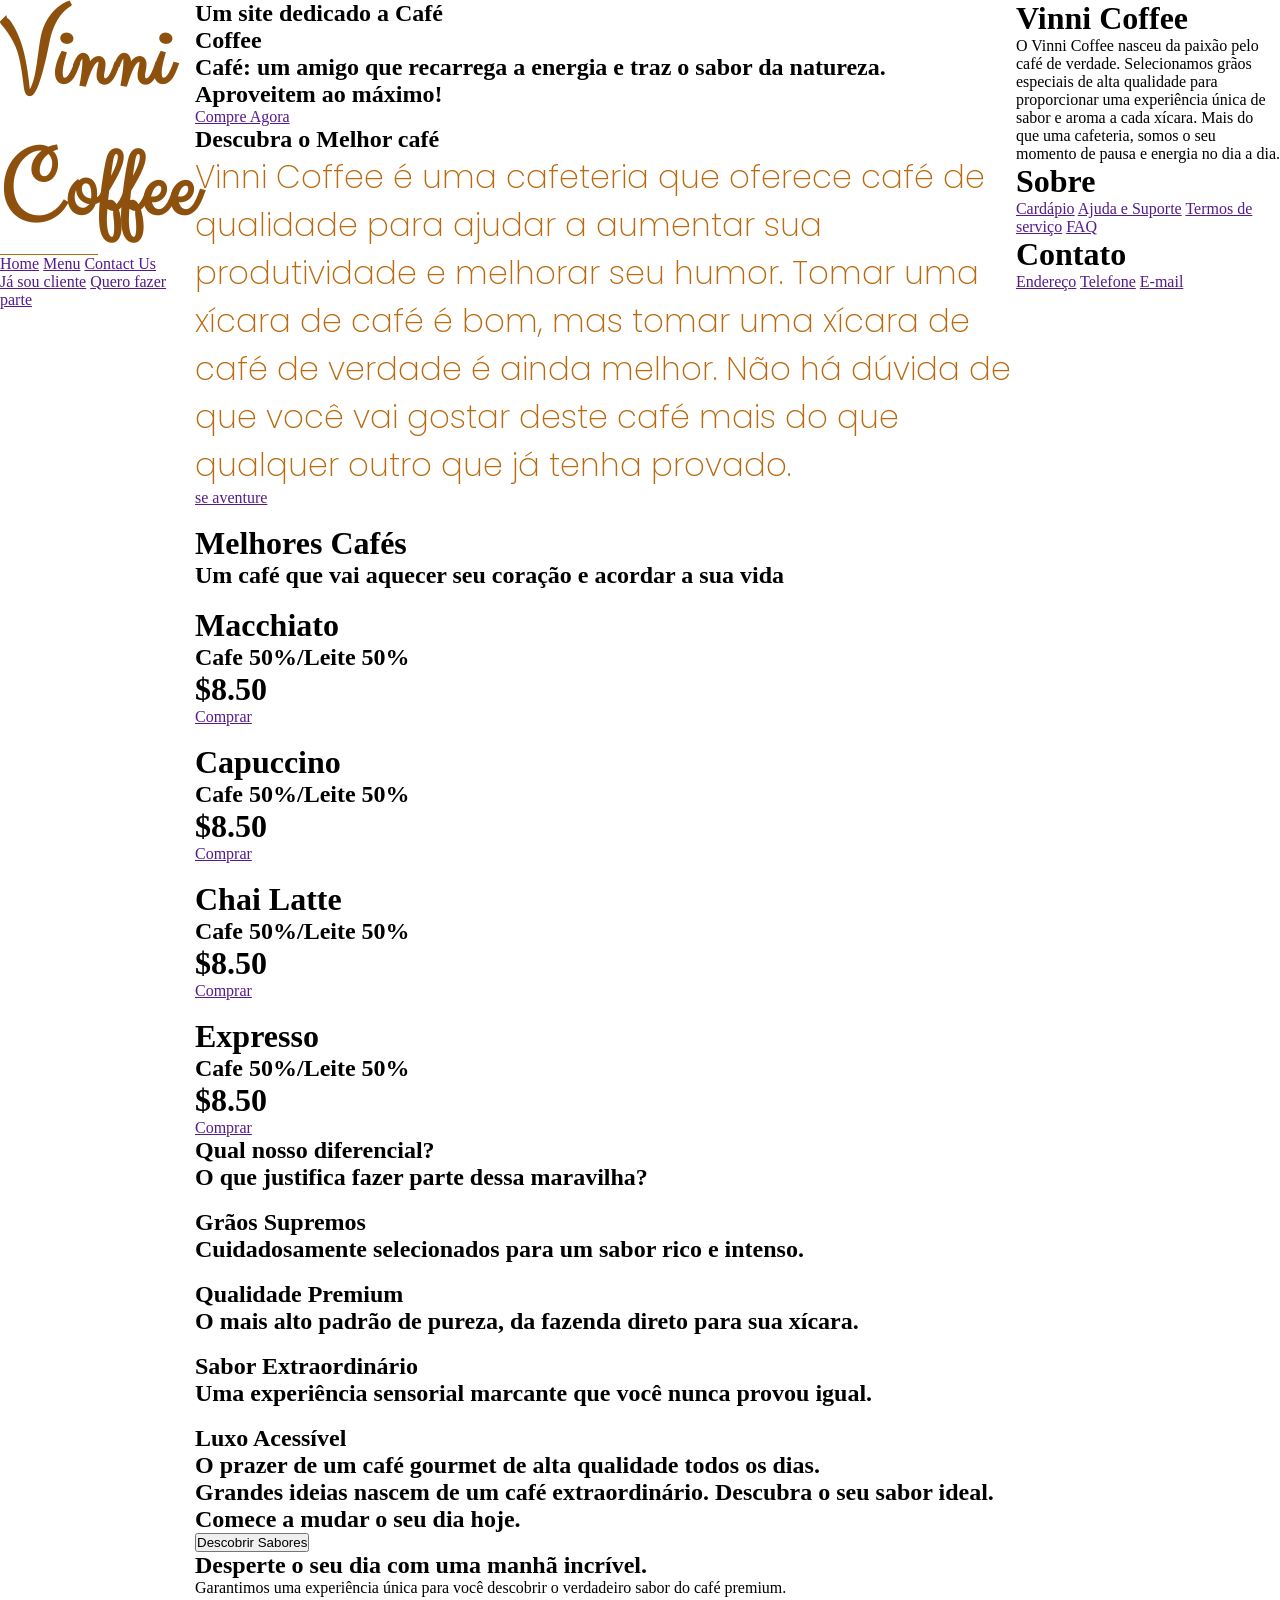
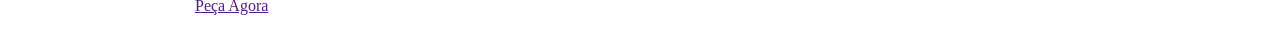
==== Inicial/index.html @ 2167f3e9 "att" ====
<!doctype html>
<html lang="pt-br">
  <head>
    <meta charset="UTF-8" />
    <meta name="viewport" content="width=device-width, initial-scale=1.0" />
    <title>Vinni Coffee</title>
    <link rel="stylesheet" href="../login/login.css" />
    <link rel="preconnect" href="https://fonts.googleapis.com" />
    <link rel="preconnect" href="https://fonts.gstatic.com" crossorigin />
    <link
      href="https://fonts.googleapis.com/css2?family=Clicker+Script&family=Playfair+Display:ital,wght@0,400..900;1,400..900&family=Poppins:ital,wght@0,100;0,200;0,300;0,400;0,500;0,600;0,700;0,800;0,900;1,100;1,200;1,300;1,400;1,500;1,600;1,700;1,800;1,900&display=swap"
      rel="stylesheet"
    />
  </head>
  <body>
    <header class="menu">
      <h1 class="logo">Vinni Coffee</h1>
      <nav class="h_meio">
        <a class="link" href="">Home</a>
        <a class="link" href="">Menu</a>
        <a class="link" href="">Contact Us</a>
      </nav>
      <div class="h_final">
        <a class="link2" href="">Já sou cliente</a>
        <a class="link3" href="">Quero fazer parte</a>
      </div>
    </header>

    <main>
      <section class="inicial">
        <div class="inicialt">
          <h2 class="t1">Um site dedicado a Café</h2>
          <h1 class="titulo">Coffee</h1>
          <h2 class="t2">
            Café: um amigo que recarrega a energia e traz o sabor da natureza.
            <br />
            Aproveitem ao máximo!
          </h2>
          <a class="compre" href="">Compre Agora</a>
        </div>
      </section>
      <section class="parte2">
        <div class="parte2t">
          <h1 class="titulo2">Descubra o Melhor café</h1>
          <h2 class="sub">
            Vinni Coffee é uma cafeteria que oferece café de qualidade para
            ajudar a aumentar sua produtividade e melhorar seu humor. Tomar uma
            xícara de café é bom, mas tomar uma xícara de café de verdade é
            ainda melhor. Não há dúvida de que você vai gostar deste café mais
            do que qualquer outro que já tenha provado.
          </h2>
          <a href="">se aventure</a>
        </div>

        <img
          src="img/stylized-cup-coffee-out-coffee-beans-flat-lay 1.png"
          alt=""
        />
      </section>
      <sectio class="parte3">
        <h1 class="titulo4"> Melhores Cafés</h1>
        <h2 class="subtitulo4">Um café que vai aquecer seu coração e acordar a sua vida</h2>
        <div class="flex3">
          <div class="compra">
            <img src="img/Rectangle 11.png" alt="" />
            <h1 class="titulo3">Macchiato</h1>
            <h2 class="igre">Cafe 50%/Leite 50%</h2>
            <h1 class="valor">$8.50</h1>
            <a class="cop" href="">Comprar</a>
          </div>
            <div class="compra">
            <img src="img/Rectangle 7.png" alt="" />
            <h1 class="titulo3">Capuccino</h1>
            <h2 class="igre">Cafe 50%/Leite 50%</h2>
            <h1 class="valor">$8.50</h1>
            <a class="cop" href="">Comprar</a>
          </div>  
            <div class="compra">
            <img src="img/Rectangle 9.png" alt="" />
            <h1 class="titulo3">Chai Latte</h1>
            <h2 class="igre">Cafe 50%/Leite 50%</h2>
            <h1 class="valor">$8.50</h1>
            <a class="cop" href="">Comprar</a>
          </div>  
            <div class="compra">
            <img src="img/Rectangle 13.png" alt="" />
            <h1 class="titulo3">Expresso</h1>
            <h2 class="igre">Cafe 50%/Leite 50%</h2>
            <h1 class="valor">$8.50</h1>
            <a class="cop" href="">Comprar</a>
          </div>          
        </div>
      </sectio>
      <section class="parte4">
        <h1 class="titulo5">Qual nosso diferencial?</h1>
        <h2 class="subtitulo5">O que justifica fazer parte dessa maravilha?</h2>
        <div class="flex3">
          <div class="dife">
            <img src="img/coffee-beans 1.png" alt="">
            <h1>Grãos Supremos</h1>
            <h2>Cuidadosamente selecionados para um sabor rico e intenso.</h2>
          </div>
           <div class="dife">
            <img src="img/badge 1.png" alt="">
            <h1>Qualidade Premium</h1>
            <h2>O mais alto padrão de pureza, da fazenda direto para sua xícara.</h2>
          </div>
           <div class="dife">
            <img src="img/coffee-cup 1.png" alt="">
            <h1>Sabor Extraordinário</h1>
            <h2>Uma experiência sensorial marcante que você nunca provou igual.</h2>
          </div>
           <div class="dife">
            <img src="img/best-price 1.png" alt="">
            <h1>Luxo Acessível</h1>
            <h2>O prazer de um café gourmet de alta qualidade todos os dias.</h2>
          </div>
        </div>
        <div class="pro">
        <h2 class="subtitulo4">Grandes ideias nascem de um café extraordinário. Descubra o seu sabor ideal.</h2>
        <h1 class="titulo1">Comece a mudar o seu dia hoje.</h1>
        <button class="bs" href="">Descobrir Sabores</button>
        </div>
      </section>
      <section class="parte5">
        <div class="flex3">
          <div class="p1">
          <h1 class="titulo6">Desperte o seu dia com uma manhã incrível.</h1>
          <p class="subtitulo6">Garantimos uma experiência única para você descobrir o verdadeiro sabor do café premium.</p>
          <a class="btn" href="">Peça Agora</a>
          </div>
          <img src="img/cup.png" alt="">
        </div>
      </section>
    </main>
    <footer><div class="flex4">




      <div class="p1">
        <h1 class="titulo7">Vinni Coffee</h1>
        <p> O Vinni Coffee nasceu da paixão pelo café de verdade. Selecionamos grãos especiais de alta qualidade para proporcionar uma experiência única de sabor e aroma a cada xícara. Mais do que uma cafeteria, somos o seu momento de pausa e energia no dia a dia. </p>
        <div></div>
      </div>
       <div>
        <h1>Sobre</h1>
        <a  href="">Cardápio</a>
        <a  href="">Ajuda e Suporte</a>
        <a href=""> Termos de serviço</a>
        <a href="">FAQ</a>
       </div>
         <div>
        <h1>Contato</h1>
        <a  href="">Endereço</a>
        <a  href="">Telefone</a>
        <a href="">E-mail</a>
       </div>
    </div></footer>
  </body>
</html>
---- login/login.css ----
* {
  box-sizing: border-box;
  margin: 0;
  padding: 0;
}
body {
    display: flex;
}

.esquerda {
  width: 50%;
background-image: url("../img/coffee_image.png");
background-repeat: no-repeat;
background-size: cover;
  background-position: center;
color: white;
height: 100vh;
padding: 2rem;
}
.logo {
  font-family: "Clicker Script", cursive;
  font-size: 6rem;
font-weight: 700;
width: 50%;
  color: #8d510d;
  border-bottom: 1px solid #b96a0f;
}

.sub {
    font-size: 2rem;
        font-family: "Poppins", serif;
  font-weight: 200;
     color: #b96a0f;
}
.sub1 {
   margin-top: 4rem;
     color: white;
  font-size: 5rem;
  margin: 1rem auto;
  font-family: "Playfair Display", serif;
  span{
    color: #d4aa79;
  }
}
hr{
  border: #e07e0d 2px solid;
  width: 10%;
  border-radius: 1rem;
    
}
.sub2 {
    font-size: 1.5rem;
    font-family: "poppins", Helvetica, sans-serif;
    width: 50%;
}
.flex {
    margin-top: 10rem;
    display: flex;
    align-items: center;
    gap: 1rem;
    text-align: center;
    img{
        height: 3rem;
    }
    p{
        font-size: 1.2rem;
          font-family: "poppins", serif;
    }
}
.direita{
  display: flex;
  align-items: center;
  flex-direction: column;
  width: 50%;
  padding: 2rem;
  background-color: #fdf7f0;
  gap: 3rem;
}
.flex2 {
    width: 100%;
    display: flex;
    justify-content: space-between;
}

.EntrarCadastrar {
  display: flex;
  align-items: center;
  justify-content: center;
  background-color: #f0e4da;
  width: 50%;
  height: 7%;
  padding: 0.4rem;
  border-radius: 5rem;
  .Entrar, .Cadastrar {
    font-size: 1.3rem;
    font-weight: 700;
    font-weight: bold;
    color: #e9e0db;
    font-family: "Playfair Display", serif;
  }
  .Entrar {
    background-color: #5b3419;
    height: 100%;
    width: 50%;
    border-radius: 5rem;
    border: none;
  }
  .Cadastrar {
    background-color: #f0e4da;
    color: #5b3419;
    height: 100%;
    width: 50%;
    border-radius: 5rem;
    border: none;
  }
}

.acessediv {
  display: flex;
  align-items: center;
  flex-direction: column;
  .acessetitulo {
    font-size: 3rem;
  }
  .acessetext {
    font-family: "Google Sans", sans-serif;
    font-size: 1.4rem;
    color: #835c48;
    font-weight: 100;
  }
}

.informacoes {
  display: flex;
  align-items: center;
  flex-direction: column;
  width: 70%;
  gap: 0.6rem;
  label {

  }
  input {
    width: 80%;
  }
}
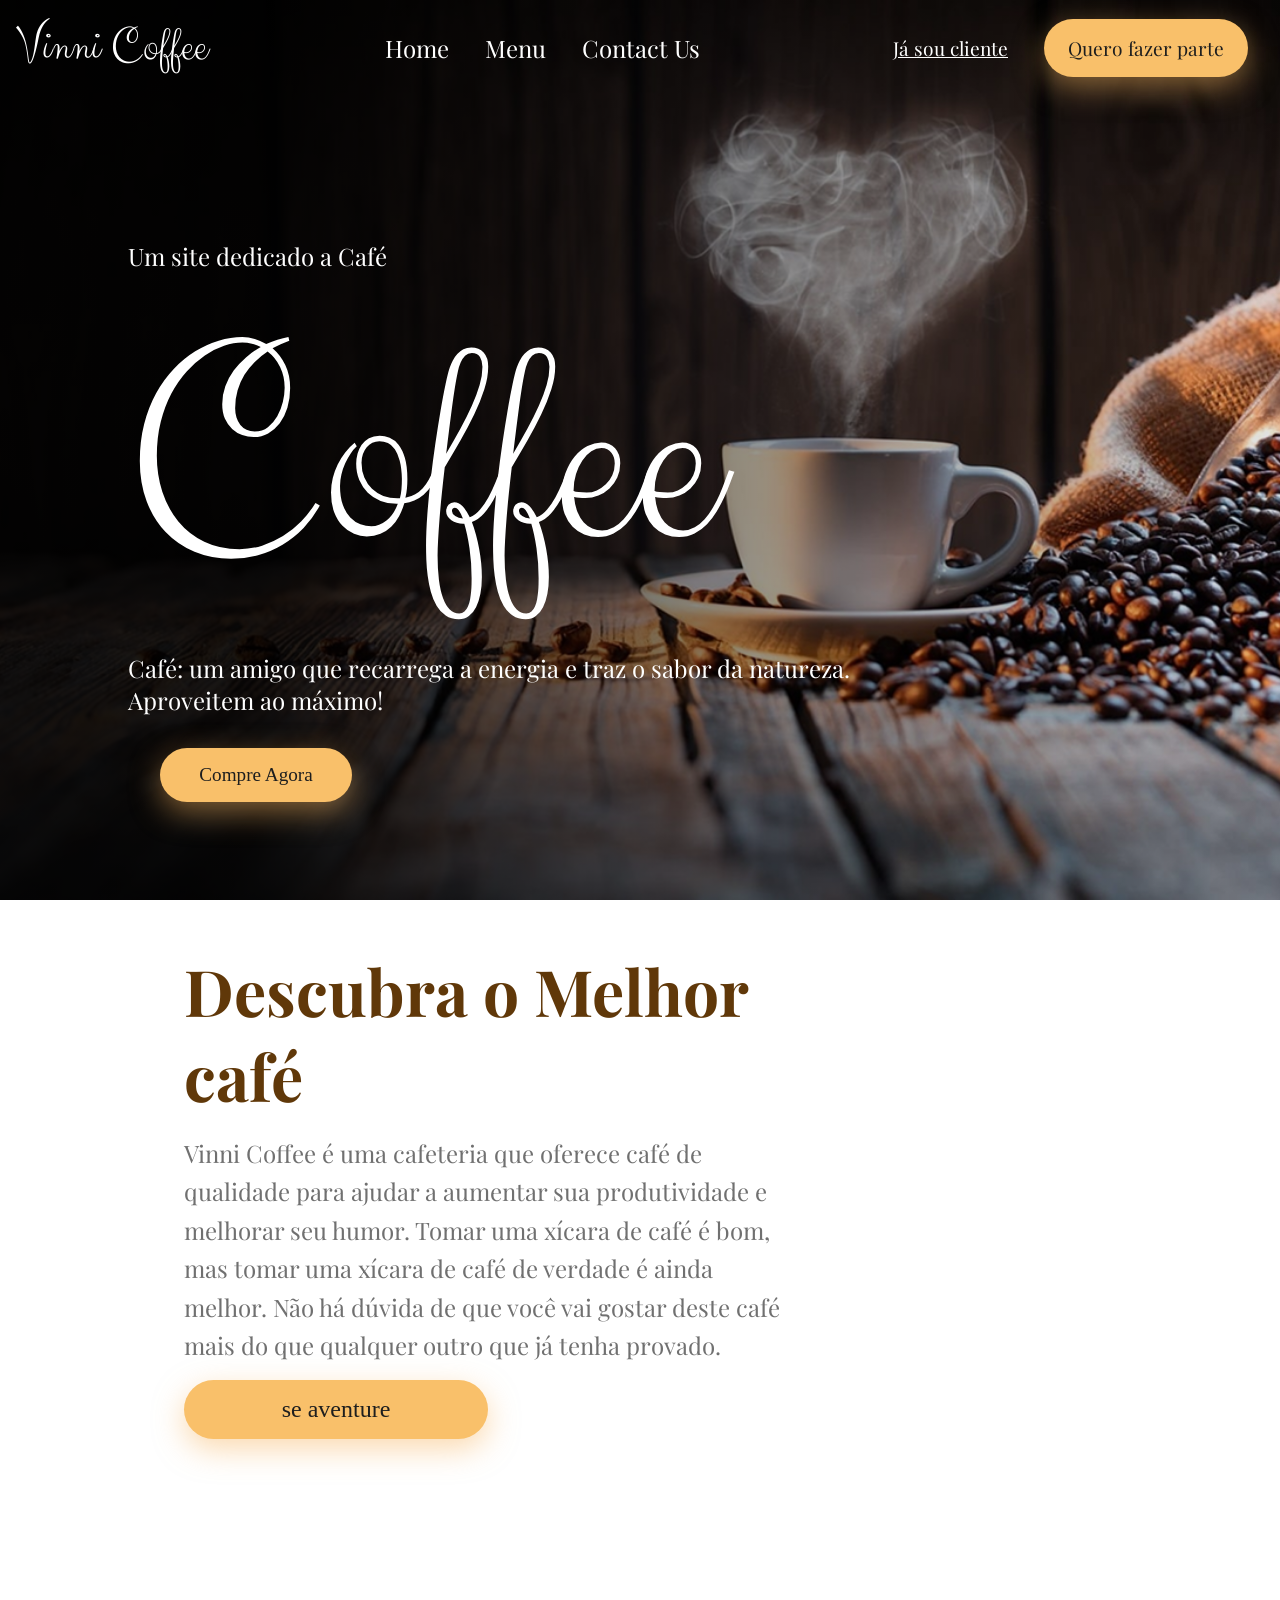
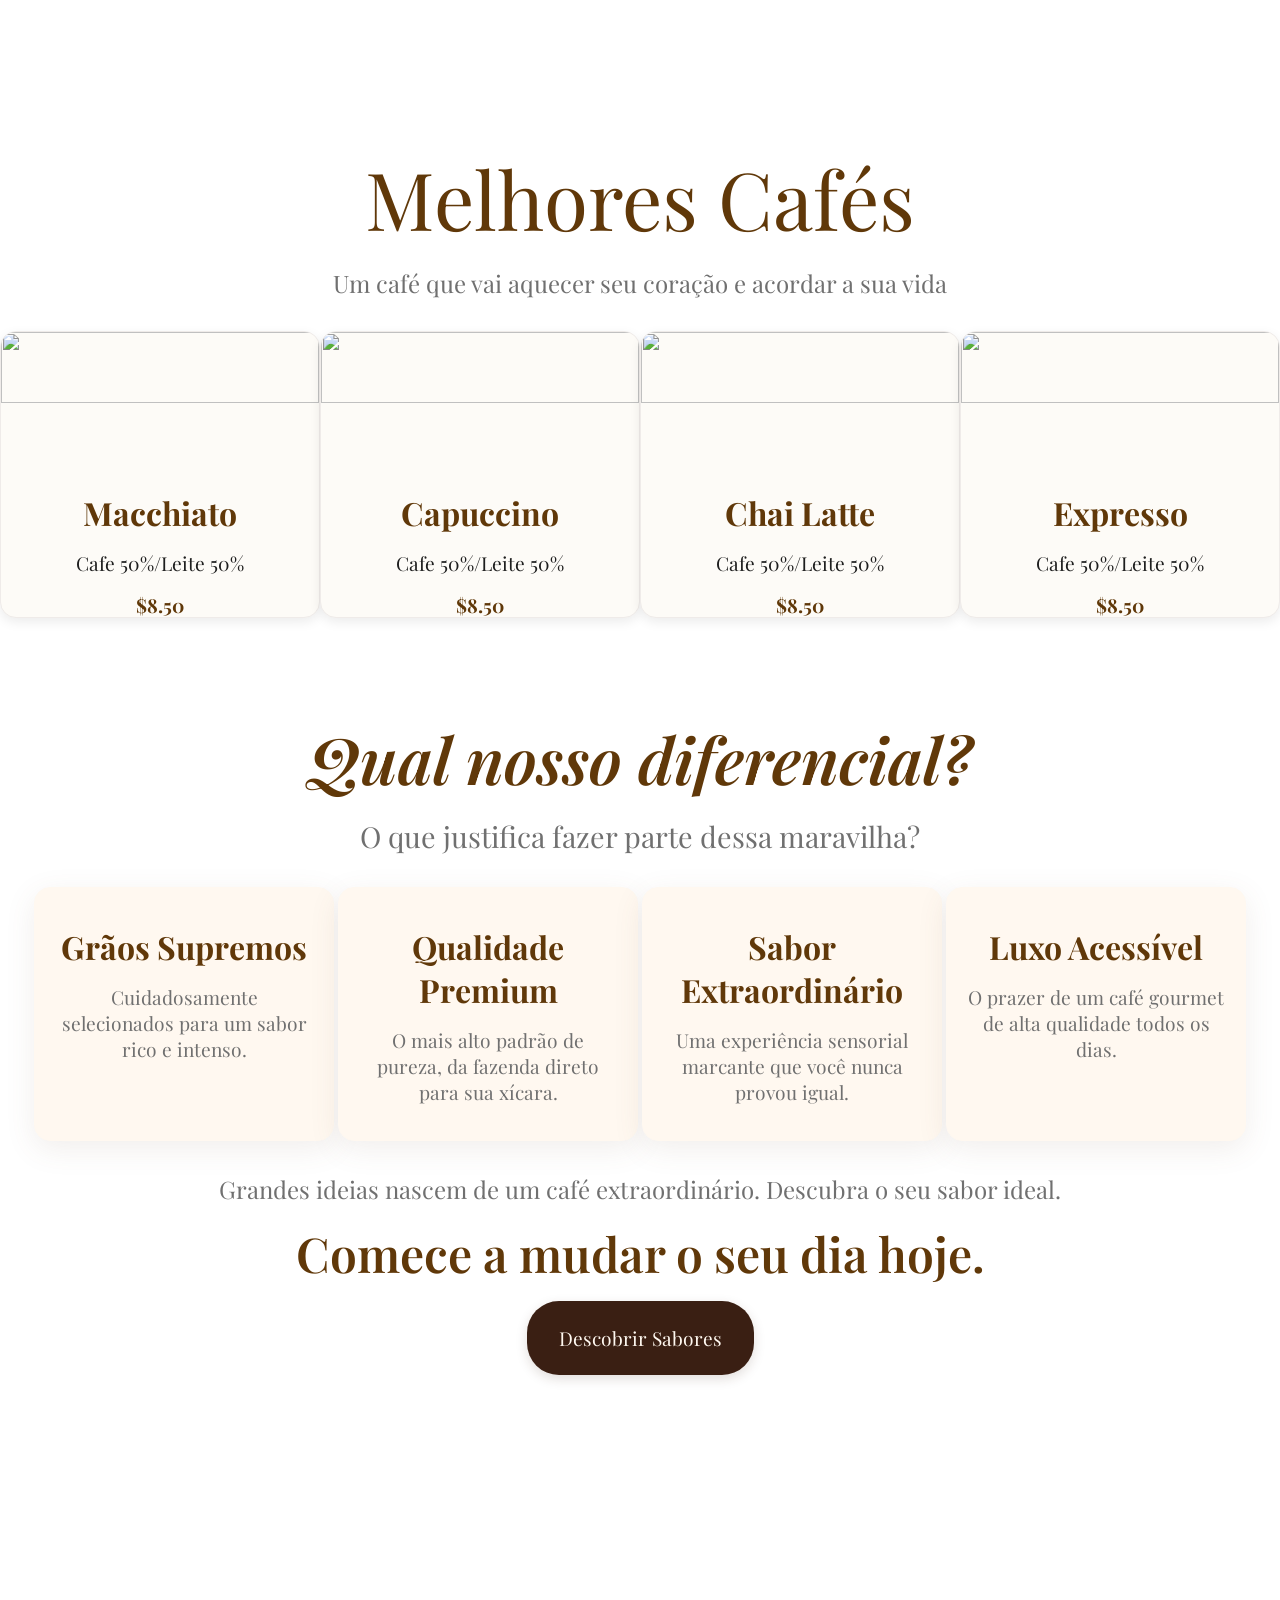
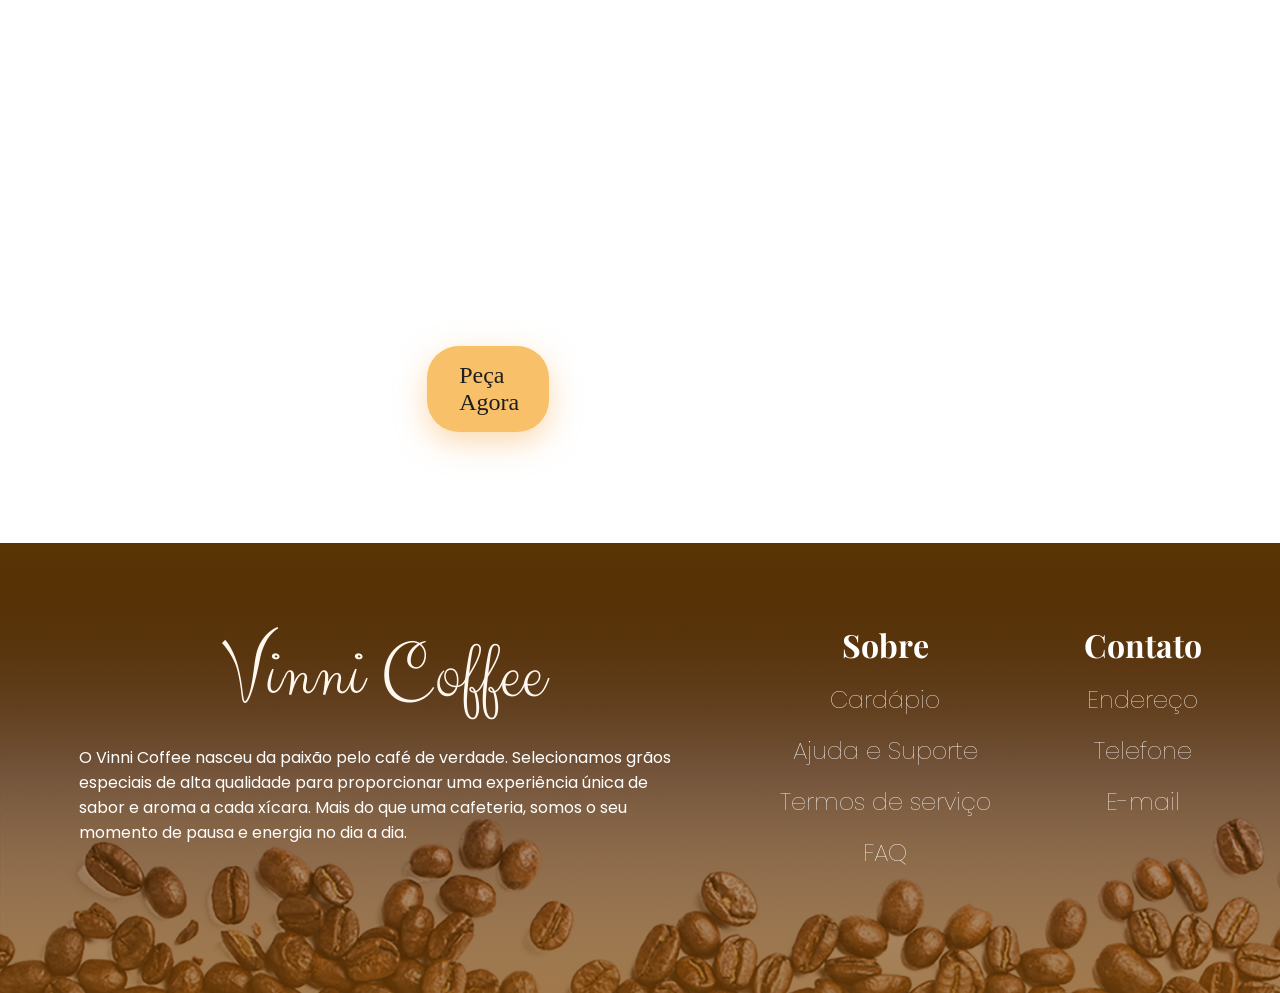
==== commit 16a792bc: "tela login e termos" ====
--- a/Inicial/index.html
+++ b/Inicial/index.html
@@ -4,7 +4,7 @@
     <meta charset="UTF-8" />
     <meta name="viewport" content="width=device-width, initial-scale=1.0" />
     <title>Vinni Coffee</title>
-    <link rel="stylesheet" href="../login/login.css" />
+    <link rel="stylesheet" href="../Inicial/style.css" />
     <link rel="preconnect" href="https://fonts.googleapis.com" />
     <link rel="preconnect" href="https://fonts.gstatic.com" crossorigin />
     <link
@@ -21,8 +21,8 @@
         <a class="link" href="">Contact Us</a>
       </nav>
       <div class="h_final">
-        <a class="link2" href="">Já sou cliente</a>
-        <a class="link3" href="">Quero fazer parte</a>
+        <a class="link2" href="../login/login.html">Já sou cliente</a>
+        <a class="link3" href="../login/login.html">Quero fazer parte</a>
       </div>
     </header>
 
--- a/Inicial/style.css
+++ b/Inicial/style.css
@@ -0,0 +1,500 @@
+* {
+  box-sizing: border-box;
+  margin: 0;
+  padding: 0;
+}
+
+.menu {
+  display: flex;
+  justify-content: space-between;
+  padding: 1rem;
+  align-items: center;
+  position: fixed;
+  top: 0;
+  left: 0;
+  width: 100%;
+  z-index: 10000;
+  color: #ffffff;
+}
+
+.logo {
+  font-family: "Clicker Script", cursive;
+  font-size: 3rem;
+  font-weight: 300;
+}
+.h_meio {
+  font-family: "Playfair Display", serif;
+}
+.link {
+  text-decoration: none;
+  font-size: 1.5rem;
+  display: inline-block;
+  font-weight: 100;
+  margin: auto 1rem;
+  color: #ffffff;
+  transition: all 0.3s ease-in-out;
+}
+.link:hover {
+  text-shadow:
+    0px 6px 15px rgba(248, 182, 97, 0.7),
+    0px 15px 35px rgba(248, 182, 97, 0.6),
+    0px 30px 70px rgba(248, 182, 97, 0.4);
+  transform: translateY(-5px) scale(1.1);
+}
+
+.link2 {
+  font-size: 1.2rem;
+  margin: auto 1rem;
+  color: #ffffff;
+  display: inline-block;
+  transition: all 0.3s ease-in-out;
+}
+
+.link2:hover {
+  color: #f9c06a;
+  text-shadow:
+    0px 6px 15px rgba(248, 182, 97, 0.7),
+    0px 15px 35px rgba(248, 182, 97, 0.6),
+    0px 30px 70px rgba(248, 182, 97, 0.4);
+  transform: translateY(-5px) scale(1.1);
+}
+
+.link3 {
+  text-decoration: none;
+  font-size: 1.2rem;
+  padding: 1rem 1.5rem;
+  color: #1e1e1e;
+  margin: auto 1rem;
+  background-color: #f9c06a;
+  box-shadow: 0px 10px 30px rgba(248, 182, 97, 0.5);
+  border-radius: 2rem;
+  transition: 0.3s ease-in-out;
+  display: inline-block;
+}
+.link3:hover {
+  transform: translateY(-2px);
+  box-shadow: 0px 15px 35px rgba(248, 182, 97, 0.7);
+}
+.h_final {
+  font-family: "Playfair Display", serif;
+}
+.inicial {
+  background-image:
+    linear-gradient(
+      to right,
+      rgba(0, 0, 0, 0.9) 20%,
+      rgba(0, 0, 0, 0.4) 60%,
+      rgba(0, 0, 0, 0.1) 100%
+    ),
+    url("../img/coffee_image.png");
+  width: 100%;
+  padding: 15rem 8rem;
+  color: #ffffff;
+  height: 100vh;
+  background-repeat: no-repeat;
+  background-size: cover;
+  background-position: center;
+  background-attachment: fixed;
+}
+.titulo {
+  font-family: "Clicker Script", cursive;
+  font-size: 18rem;
+  font-weight: 200;
+}
+.t1 {
+  font-family: "Playfair Display", serif;
+  font-weight: 100;
+}
+.t2 {
+  font-family: "Playfair Display", serif;
+  font-weight: 100;
+}
+.compre {
+  text-decoration: none;
+  font-size: 1.2rem;
+  padding: 1rem 1.5rem;
+  color: #1e1e1e;
+  display: block;
+  width: 12rem;
+  box-shadow: 0px 10px 30px rgba(248, 182, 97, 0.5);
+  margin: 2rem;
+  text-align: center;
+  background-color: #f9c06a;
+  border-radius: 2rem;
+  transition: all 0.3s ease-in-out;
+}
+
+.compre:hover {
+  transform: translateY(-2px);
+
+  box-shadow: 0px 15px 35px rgba(248, 182, 97, 0.7);
+}
+.parte2 {
+  display: flex;
+  padding: 2rem;
+  height: 90vh;
+  justify-content: space-around;
+
+  img {
+    height: 60%;
+  }
+
+  a {
+    text-decoration: none;
+    font-size: 1.5rem;
+    padding: 1rem 1.5rem;
+    width: 50%;
+    text-align: center;
+    color: #1e1e1e;
+    display: inline-block;
+    background-color: #f9c06a;
+    box-shadow: 0px 10px 30px rgba(248, 182, 97, 0.5);
+    border-radius: 2rem;
+    transition: all 0.3s ease-in-out;
+  }
+  a:hover {
+    text-shadow:
+      0px 6px 15px rgba(248, 182, 97, 0.7),
+      0px 15px 35px rgba(248, 182, 97, 0.6),
+      0px 30px 70px rgba(248, 182, 97, 0.4);
+    transform: translateY(-5px) scale(1.1);
+  }
+}
+
+.titulo2 {
+  color: #603809;
+  font-size: 4rem;
+  margin: 1rem auto;
+  font-family: "Playfair Display", serif;
+}
+
+.sub {
+  font-family: "Playfair Display", serif;
+  color: #707070;
+  font-weight: 200;
+  line-height: 1.6;
+  margin: 1rem auto;
+}
+.parte2t {
+  width: 50%;
+}
+
+.cop {
+  text-decoration: none;
+  font-size: 1.2rem;
+  padding: 1rem 1.5rem;
+  color: #fdfbf7;
+  display: block;
+  width: 12rem;
+
+  margin: 2rem auto;
+  text-align: center;
+  background-color: #3e2723;
+  border-radius: 2rem;
+  transition: all 0.3s ease-in-out;
+}
+.cop:hover {
+  transform: translateY(-2px);
+
+  background-color: #5d4037;
+}
+.parte3 {
+  padding: 2rem;
+}
+.compra {
+  width: 400px;
+  border-radius: 1rem;
+  box-shadow: 0 4px 12px rgba(0, 0, 0, 0.08);
+  background-color: #fdfbf7;
+  text-align: center;
+  overflow: hidden;
+  border: 1px solid #efebe9;
+  transition: all 0.3s ease-in-out;
+
+  img {
+    object-fit: cover;
+    width: 100%;
+    transition: all 0.3s ease-in-out;
+    height: 50%;
+  }
+}
+.compra:hover {
+  transform: scale(1.05) translateY(-5px);
+  box-shadow: 0 8px 24px rgba(0, 0, 0, 0.15);
+}
+.titulo3 {
+  color: #603809;
+  font-size: 2rem;
+  margin: 1rem auto;
+  font-family: "Playfair Display", serif;
+}
+.igre {
+  color: #1e1e1e;
+  font-family: "Playfair Display", serif;
+  font-weight: 300;
+  font-size: 1.2rem;
+}
+.valor {
+  color: #603809;
+  font-size: 1.2rem;
+  margin: 1rem auto;
+  font-family: "Playfair Display", serif;
+}
+.flex3 {
+  display: flex;
+  width: 100%;
+  margin: 2rem auto;
+  justify-content: space-around;
+}
+.titulo4 {
+  color: #603809;
+  font-size: 5rem;
+  margin: 1rem auto;
+  font-weight: 400;
+  font-family: "Playfair Display", serif;
+  text-align: center;
+}
+.subtitulo4 {
+  color: #707070;
+  font-family: "Playfair Display", serif;
+  font-weight: 300;
+  margin: 1rem auto;
+  font-size: 1.5rem;
+  text-align: center;
+}
+.parte4 {
+  padding: 2rem;
+  align-items: center;
+}
+.dife {
+  box-shadow: 0 8px 30px rgba(122, 88, 68, 0.1);
+
+  width: 300px;
+  border: 4px double #fff8f0;
+  padding: 1rem;
+  background-color: #fff8f0;
+  border-radius: 1rem;
+  text-align: center;
+  transition: all 0.3s ease-in-out;
+  h1 {
+    font-family: "Playfair Display", serif;
+    font-size: 2rem;
+    color: #603809;
+  }
+  h2 {
+    color: #707070;
+    font-family: "Playfair Display", serif;
+    font-weight: 300;
+    margin: 1rem auto;
+    font-size: 1.2rem;
+  }
+}
+.dife:hover {
+  transform: scale(1.04) translateY(-5px);
+  border: #603809 double 1px;
+  box-shadow: 0 12px 24px rgba(58, 31, 19, 0.08);
+}
+.titulo1 {
+  color: #603809;
+  font-size: 3rem;
+  margin: 1rem auto;
+  font-weight: 600;
+  font-family: "Playfair Display", serif;
+  text-align: center;
+}
+
+.titulo5 {
+  color: #603809;
+  font-size: 4rem;
+  font-style: italic;
+  margin: 1rem auto;
+  font-weight: 600;
+  font-family: "Playfair Display", serif;
+  text-align: center;
+}
+.subtitulo5 {
+  color: #707070;
+  font-family: "Playfair Display", serif;
+  font-weight: 300;
+  margin: 1rem auto;
+  font-size: 1.8rem;
+  text-align: center;
+}
+.bs {
+  border: none;
+  font-size: 1.2rem;
+  font-family: "Playfair Display", serif;
+  padding: 1.5rem 2rem;
+  color: #fff8f0;
+  margin: 1rem auto;
+  background-color: #3a1f13;
+  box-shadow: 0 4px 12px rgba(58, 31, 19, 0.15);
+  border-radius: 2rem;
+  transition: 0.3s ease-in-out;
+  display: block;
+}
+.bs:hover {
+  transform: translateY(-5px);
+
+  background-color: #522d1c;
+  transform: scale(1.05);
+
+  box-shadow: 0 8px 20px rgba(58, 31, 19, 0.25);
+}
+.pro {
+  width: 100%;
+  align-items: center;
+  justify-content: center;
+}
+
+.parte5 {
+  background-image:
+    linear-gradient(rgba(96, 57, 2, 0.7)), url("../img/Rectangle\ 14.png");
+  width: 100%;
+  height: 80vh;
+  background-repeat: no-repeat;
+  background-size: cover;
+  padding: 2rem;
+  background-position: center;
+  background-attachment: fixed;
+}
+.titulo6 {
+  color: #ffffff;
+  font-size: 4rem;
+  margin: 4rem auto;
+  font-weight: 600;
+  font-family: "Playfair Display", serif;
+  text-align: center;
+}
+.p1 {
+  width: 50%;
+  align-items: center;
+}
+.subtitulo6 {
+  color: #ffffff;
+  font-family: "Playfair Display", serif;
+  font-weight: 300;
+  font-style: italic;
+  margin: 1rem auto;
+  font-size: 1.4rem;
+  text-align: center;
+}
+
+.btn {
+  text-decoration: none;
+  font-size: 1.5em;
+  padding: 1rem 2rem;
+  color: #1e1e1e;
+  width: 20%;
+  margin: 1rem auto;
+  background-color: #f9c06a;
+  box-shadow: 0px 10px 30px rgba(248, 182, 97, 0.5);
+  border-radius: 2rem;
+  transition: 0.3s ease-in-out;
+  display: block;
+}
+.btn:hover {
+  transform: translateY(-2px);
+  box-shadow: 0px 15px 35px rgba(248, 182, 97, 0.7);
+}
+.titulo7 {
+  font-family: "Clicker Script", cursive;
+  font-size: 5rem;
+  font-weight: 300;
+  color: #fff8f0;
+}
+
+.flex4 {
+  display: flex;
+  justify-content: space-around;
+}
+footer {
+  background-image:
+    linear-gradient(to bottom, #623b04c4 0%, #602c0459 50%, #854a06a1 100%),
+    url("../img/fotter_image.png");
+  width: 100%;
+  padding: 4rem 2rem;
+
+  height: 50vh;
+  background-color: #3d1f05;
+ p{
+  color: #ffffff;
+  font-family: "poppins";
+ }
+  h1 {
+    color: #ffffff;
+    font-family: "Playfair Display", serif;
+    margin: 1rem auto;
+    text-align: center;
+  }
+  a{
+      text-decoration: none;
+  font-size: 1.5rem;
+  display:block;
+  font-weight: 100;
+  text-align: center;
+  font-family: "poppins";
+  margin: 1rem auto;
+  color: #ffffff;
+  transition: all 0.3s ease-in-out;
+  }
+
+  a:hover {
+  text-shadow:
+    0px 6px 15px rgba(248, 182, 97, 0.7),
+    0px 15px 35px rgba(248, 182, 97, 0.6),
+    0px 30px 70px rgba(248, 182, 97, 0.4);
+  transform: translateY(-5px) scale(1.1);
+}
+
+}
+@media (max-width: 700px) {
+  .h_meio {
+    display: none;
+  }
+  .inicialt {
+    max-width: 70%;
+    padding-right: 1rem;
+  }
+  .logo {
+    font-size: 2rem;
+  }
+  .inicial {
+    padding: 13rem 1rem;
+    max-width: 100%;
+    background-attachment: none;
+  }
+  .titulo {
+    font-size: 3rem;
+  }
+  .t1 {
+    font-size: 0.6rem;
+    line-height: 1.5;
+  }
+
+  .t2 {
+    font-size: 1rem;
+    text-shadow: 1px 1px 3px rgba(0, 0, 0, 0.8);
+  }
+  .h_final {
+    display: none;
+  }
+}
+@media (max-width: 1200px) {
+  .h_meio {
+    display: none;
+  }
+  .titulo {
+    font-size: 7rem;
+  }
+  .t1,
+  .t2 {
+    font-size: 1rem;
+  }
+  .compre {
+    width: 18rem;
+  }
+  .h_final {
+    display: none;
+  }
+}
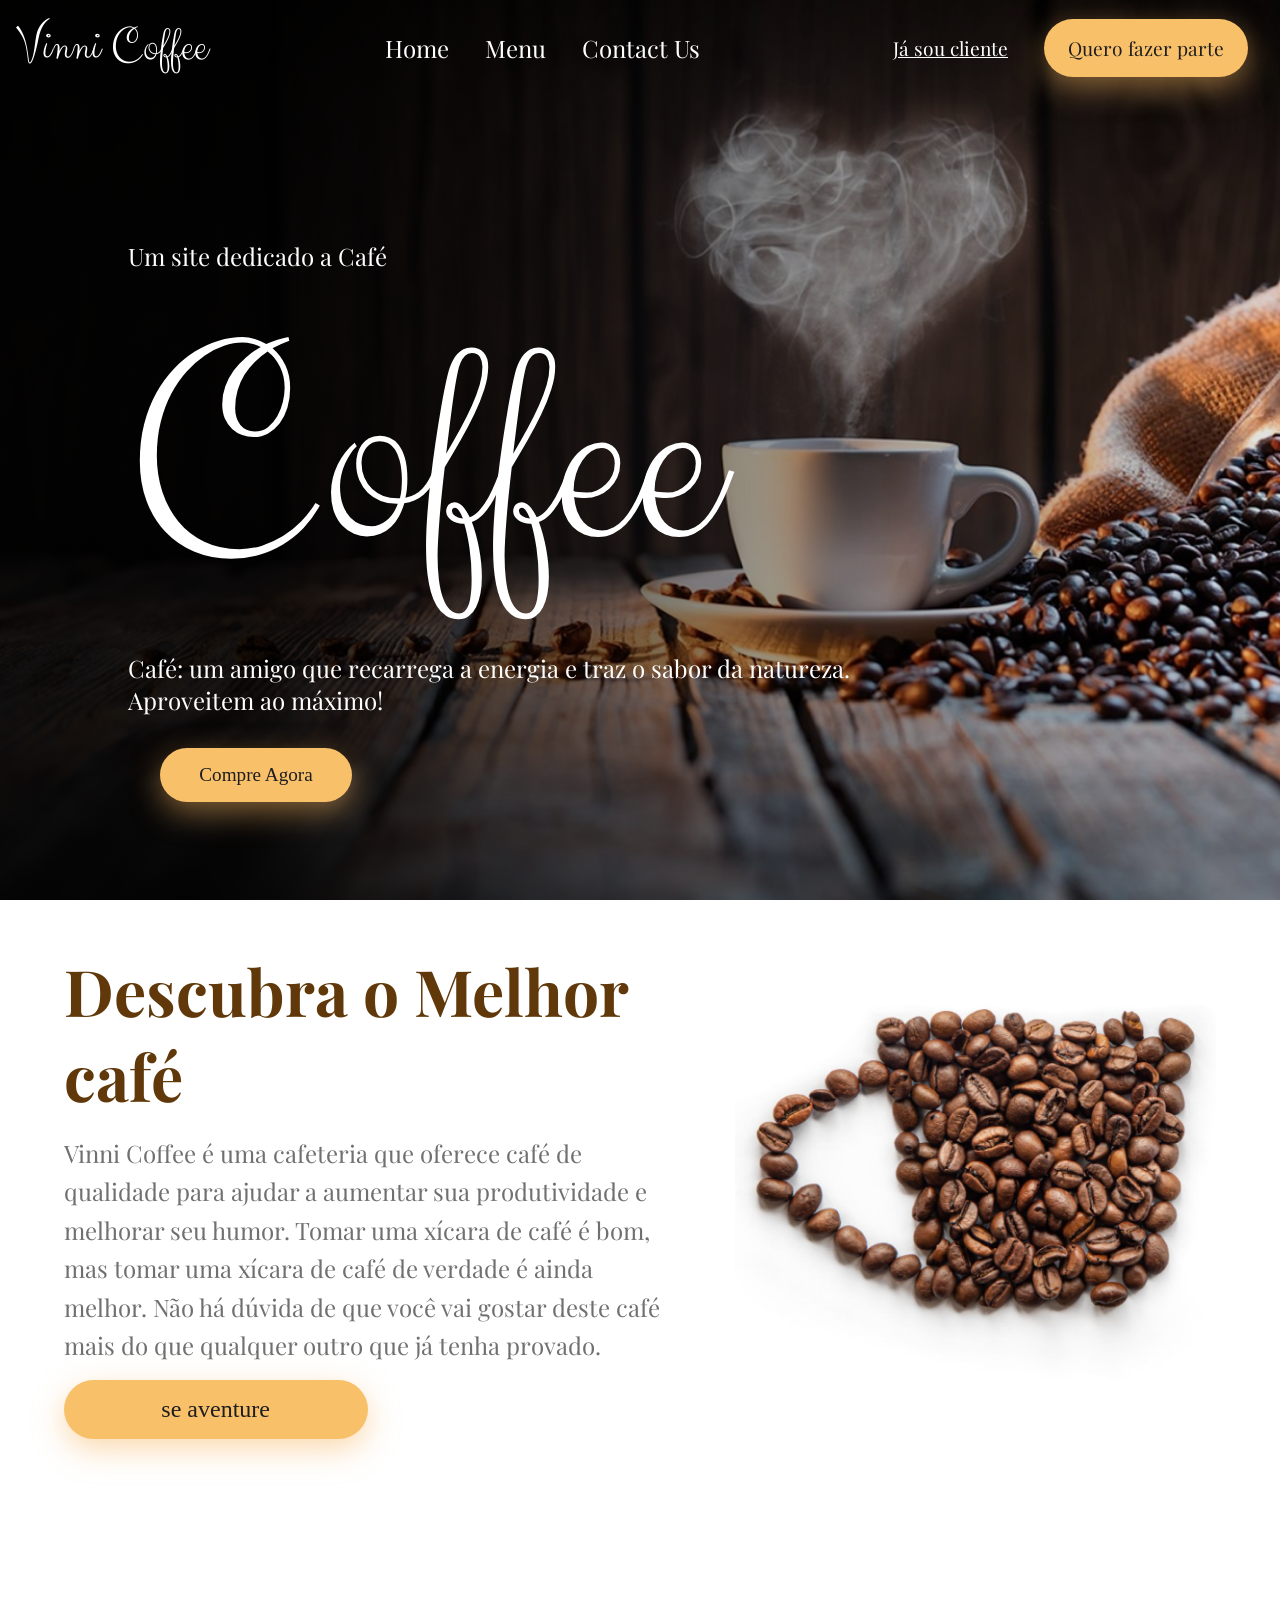
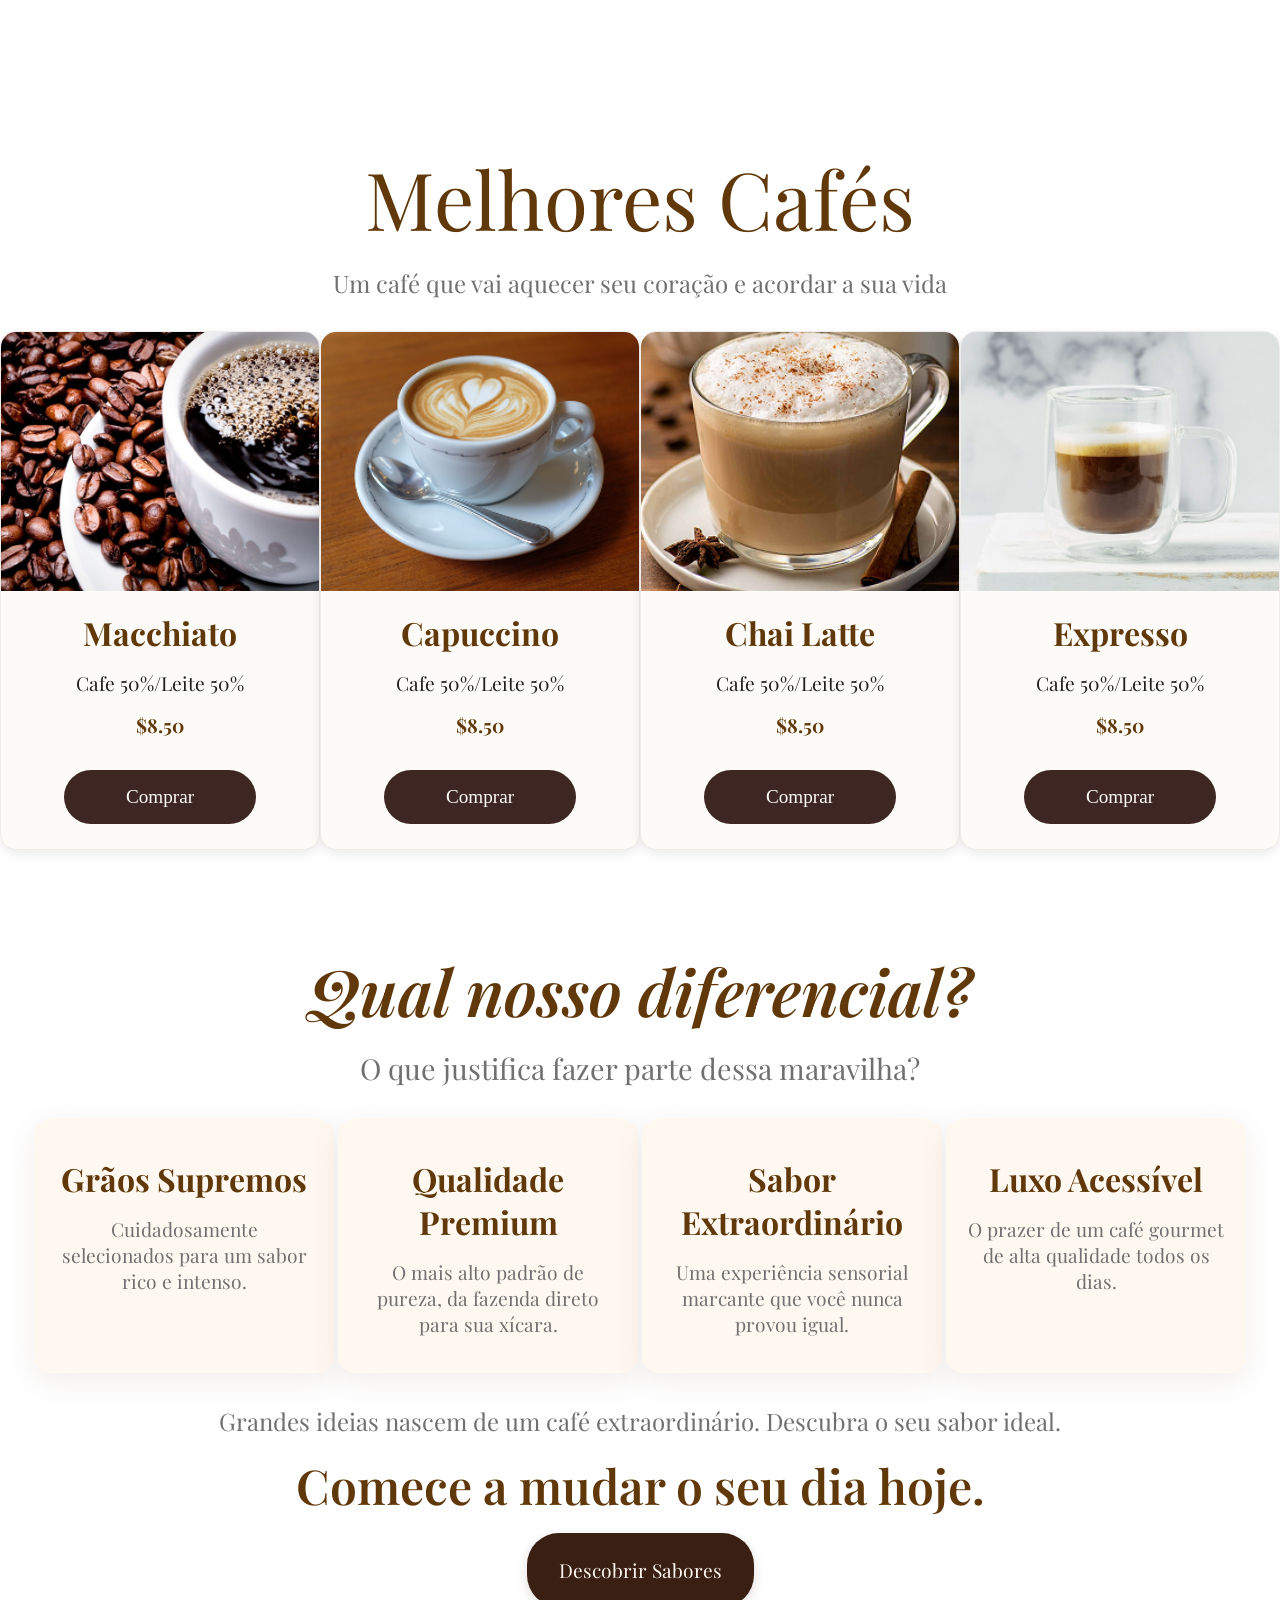
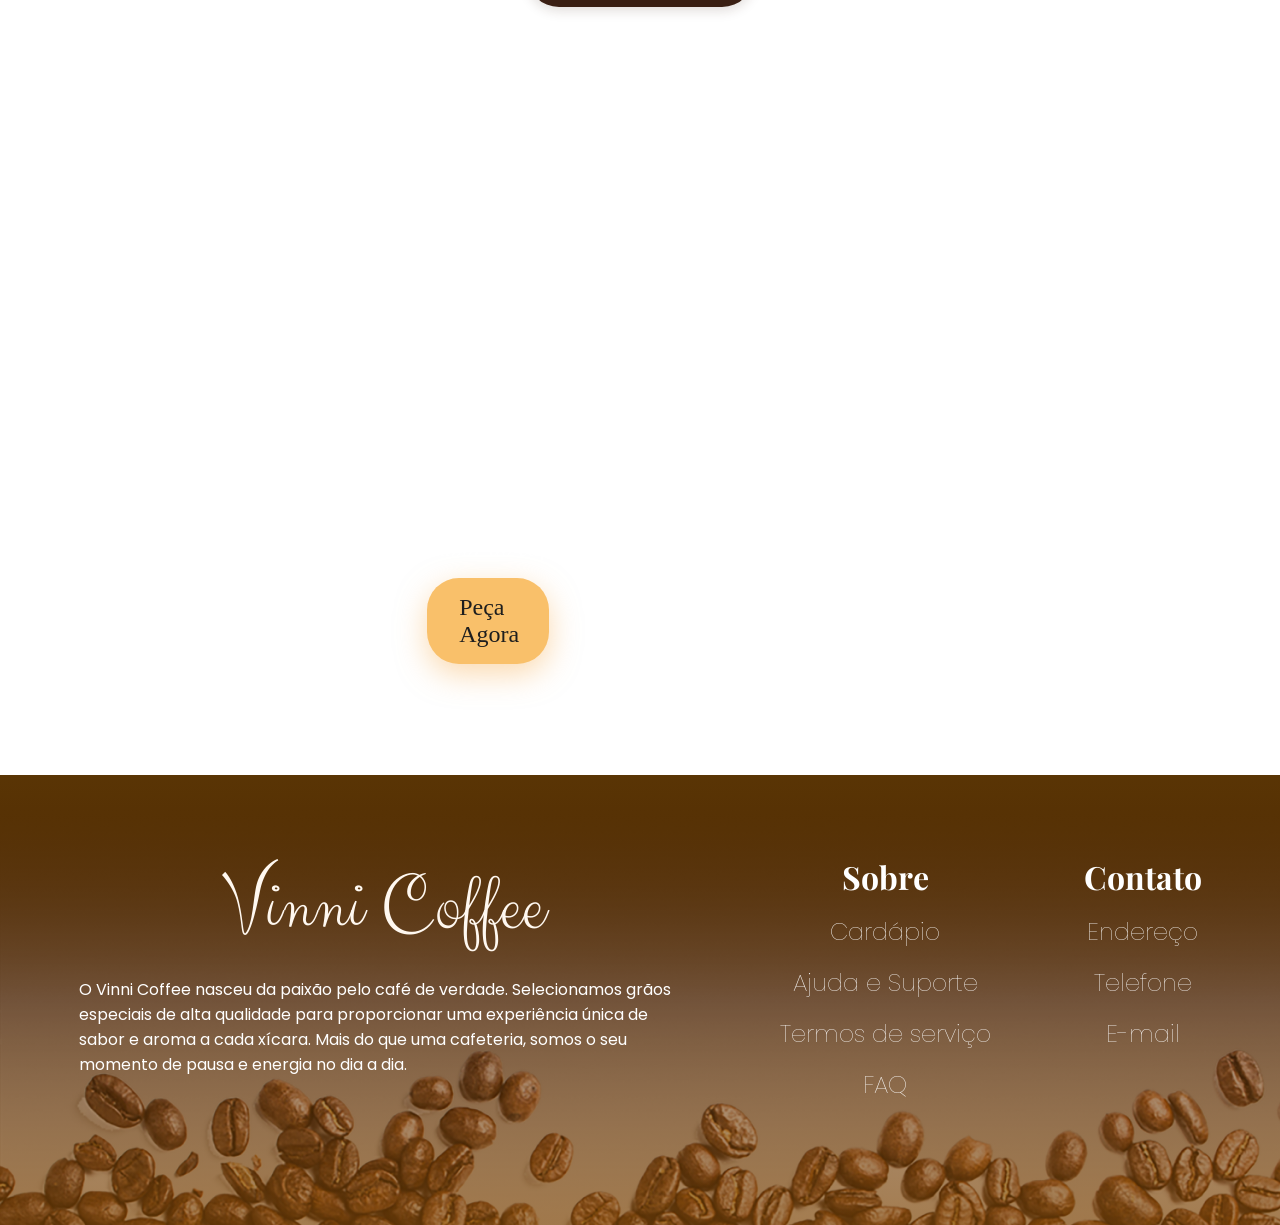
==== commit e2ef7297: "base da tela de interface do site" ====
--- a/Inicial/index.html
+++ b/Inicial/index.html
@@ -53,7 +53,7 @@
         </div>
 
         <img
-          src="img/stylized-cup-coffee-out-coffee-beans-flat-lay 1.png"
+          src="../img/stylized-cup-coffee-out-coffee-beans-flat-lay 1.png"
           alt=""
         />
       </section>
@@ -62,28 +62,28 @@
         <h2 class="subtitulo4">Um café que vai aquecer seu coração e acordar a sua vida</h2>
         <div class="flex3">
           <div class="compra">
-            <img src="img/Rectangle 11.png" alt="" />
+            <img src="../img/Rectangle 14.png" alt="" />
             <h1 class="titulo3">Macchiato</h1>
             <h2 class="igre">Cafe 50%/Leite 50%</h2>
             <h1 class="valor">$8.50</h1>
             <a class="cop" href="">Comprar</a>
           </div>
             <div class="compra">
-            <img src="img/Rectangle 7.png" alt="" />
+            <img src="../img/Rectangle 7.png" alt="" />
             <h1 class="titulo3">Capuccino</h1>
             <h2 class="igre">Cafe 50%/Leite 50%</h2>
             <h1 class="valor">$8.50</h1>
             <a class="cop" href="">Comprar</a>
           </div>  
             <div class="compra">
-            <img src="img/Rectangle 9.png" alt="" />
+            <img src="../img/Rectangle 9.png" alt="" />
             <h1 class="titulo3">Chai Latte</h1>
             <h2 class="igre">Cafe 50%/Leite 50%</h2>
             <h1 class="valor">$8.50</h1>
             <a class="cop" href="">Comprar</a>
           </div>  
             <div class="compra">
-            <img src="img/Rectangle 13.png" alt="" />
+            <img src="../img/Rectangle 11.png" alt="" />
             <h1 class="titulo3">Expresso</h1>
             <h2 class="igre">Cafe 50%/Leite 50%</h2>
             <h1 class="valor">$8.50</h1>
